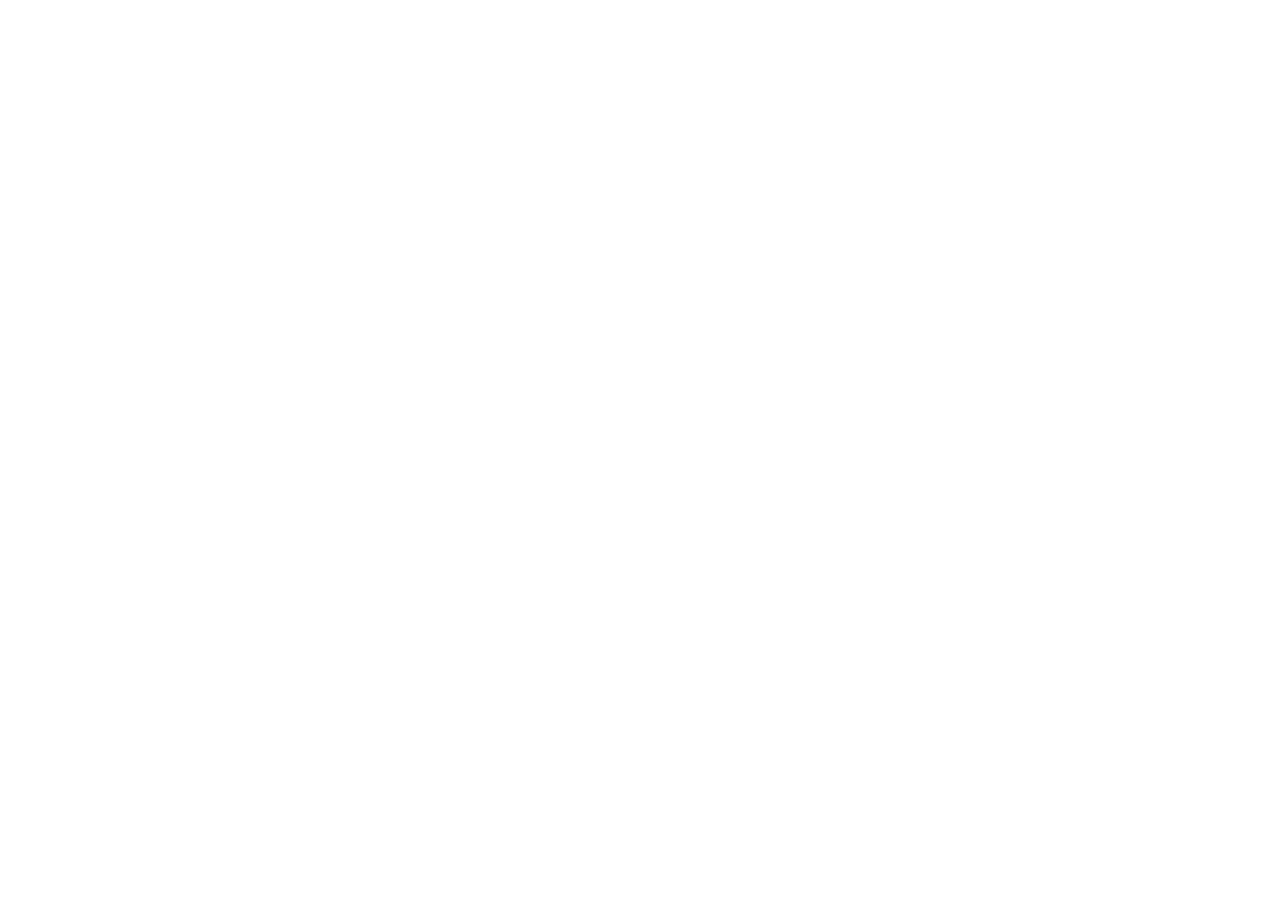
==== about.html @ 0c735da7 "first commit" ====
<html>
<head>
    <meta name="viewport" content="width=device-width, initial-scale=1.0">
    <link rel="stylesheet" href="css/about.css">
    <title>About Cakes</title>
</head>
<body>
    
</body>
</html>
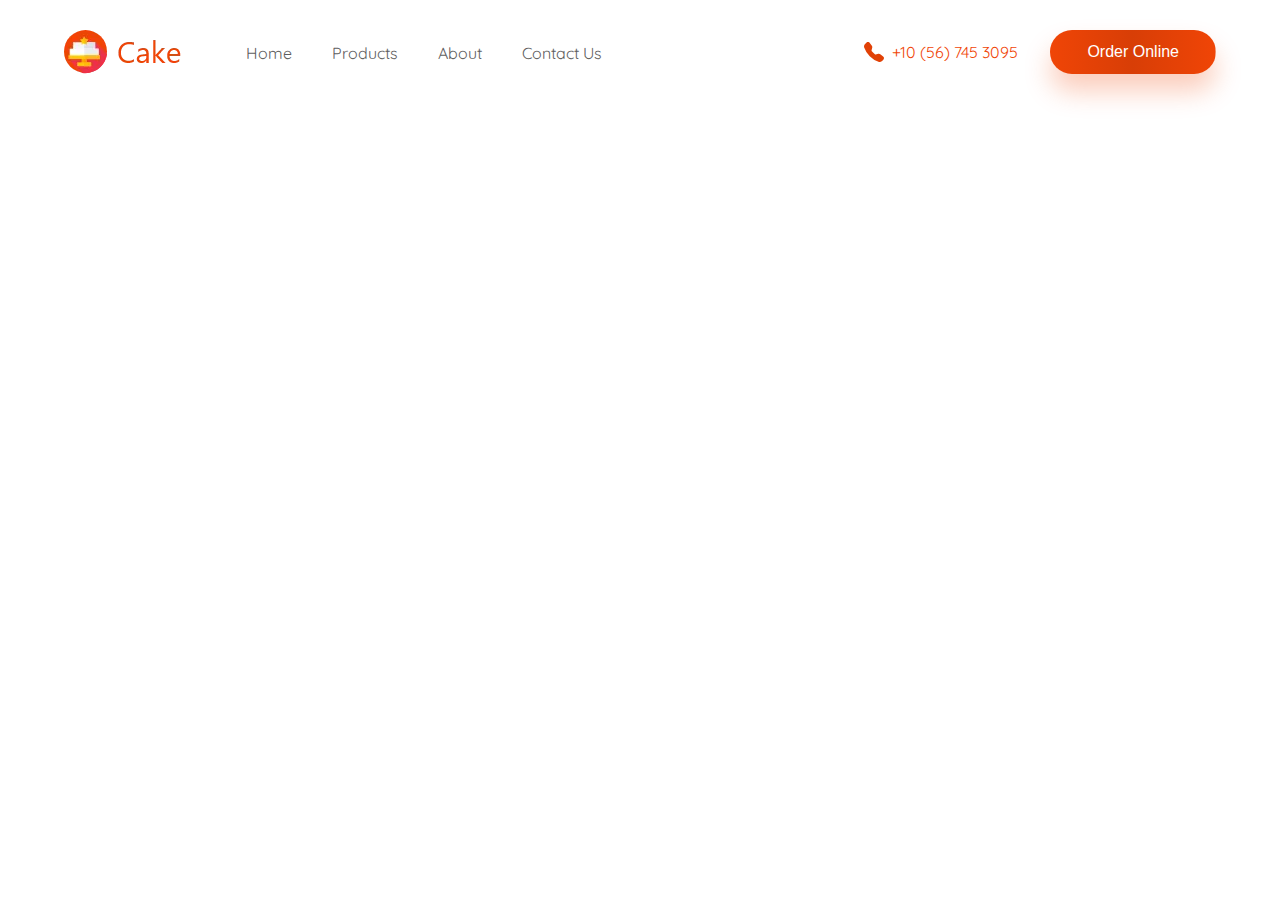
==== commit 2ede121a: "New Changes" ====
--- a/about.html
+++ b/about.html
@@ -2,9 +2,49 @@
 <head>
     <meta name="viewport" content="width=device-width, initial-scale=1.0">
     <link rel="stylesheet" href="css/about.css">
+    <link rel="stylesheet" href="/css/header.css">
+    <link rel="stylesheet" href="/css/index.css">
     <title>About Cakes</title>
 </head>
 <body>
+
+    <!-- Header -->
+
+    <header>
+        <div class="left_wrapper">
+            <!-- Logo -->
+            <div class="logo">
+                <img src="assets/images/logo.png" alt="">
+            </div>
+
+            <!-- Nav Items -->
+            <div class="nav_items">
+                <ul>
+                    <li><a href="/">Home</a></li>
+                    <li><a href="/product.html">Products</a></li>
+                    <li><a href="/about.html">About</a></li>
+                    <li><a href="/contact.html">Contact Us</a></li>
+                </ul>
+            </div>
+
+        </div>
+
+        <!-- Right Side -->
+        <div class="right_wrapper">
+            <!-- Phone Icon -->
+            <div class="icon">
+                <img src="/assets/icons/phone.svg" alt="">
+                <p>+10 (56) 745 3095</p>
+            </div>
+
+            <!-- Btn -->
+            <button>Order Online</button>
+
+        </div>
+
+    </header>
+
+    <!-- Header -->
     
 </body>
 </html>--- a/css/header.css
+++ b/css/header.css
@@ -0,0 +1,102 @@
+li{
+    list-style: none;
+}
+
+h1{
+    font-size: 4rem;
+}
+
+/* Write CSS from here */
+
+header{
+    display: flex;
+    justify-content: space-between;
+    align-items: center;
+    padding: 1rem 4rem;
+    background-color: white;
+    max-width: 1248px;
+    margin: 0 auto;
+    height: 8vh;
+}
+
+header .nav_items ul{
+    display: flex;
+    align-items: center;
+    gap: 2.5rem;
+    margin-top: 2px;
+}
+
+header .nav_items ul li{
+    padding: 22px 0px;
+    position : relative ;
+}
+
+header .nav_items ul li a {
+    text-decoration: none;
+    color: #5E5E5E;
+    transition: color 0.3s ease;
+}
+
+.nav_items ul li:hover a {
+    color: #F04506; 
+}
+
+.nav_items ul li::after {
+    content: "";
+    position: absolute;
+    width: 0;
+    height: 3px;
+    background-color: #F04506; 
+    bottom: -5px; 
+    left: 0;
+    transition: width 0.3s ease;
+}
+
+.nav_items ul li:hover::after {
+    width: 100%; 
+}
+
+header .left_wrapper{
+    display: flex;
+    align-items: center;
+    gap: 4rem;
+}
+
+.right_wrapper{
+    display: flex;
+    gap: 2rem;
+}
+
+.right_wrapper .icon{
+    display: flex;
+    align-items: center;
+    gap: 8px;
+}
+
+.right_wrapper .icon img {
+    width: 20px;
+}
+
+.right_wrapper .icon p{
+    font-size: 16px;
+    color: #F04506;
+}
+
+.right_wrapper button
+{
+    border: none; 
+    padding: 13px 37px;
+    text-transform: capitalize;
+    border-radius: 30px;
+    cursor: pointer;
+    color: #fff;
+    font-size: 1rem;
+    box-shadow: 0px 17px 27px rgba(240, 69, 6, 0.27);
+    z-index: 1;
+    display: inline-block;
+    transition: 0.6s;
+    background-image: linear-gradient(to left, #F04506, #d83e06, #F04506);
+    background-position: right;
+}
+
+
--- a/css/index.css
+++ b/css/index.css
@@ -0,0 +1,18 @@
+@import url('https://fonts.googleapis.com/css2?family=Quicksand:wght@300..700&display=swap');
+
+*{
+    margin: 0;
+    padding: 0;
+}
+
+h1{
+    font-size: 5rem;
+}
+
+body{
+    width: 100%;
+    height: auto;
+    overflow-x: hidden;
+    scroll-behavior: smooth;
+    font-family: "Quicksand", serif;
+}
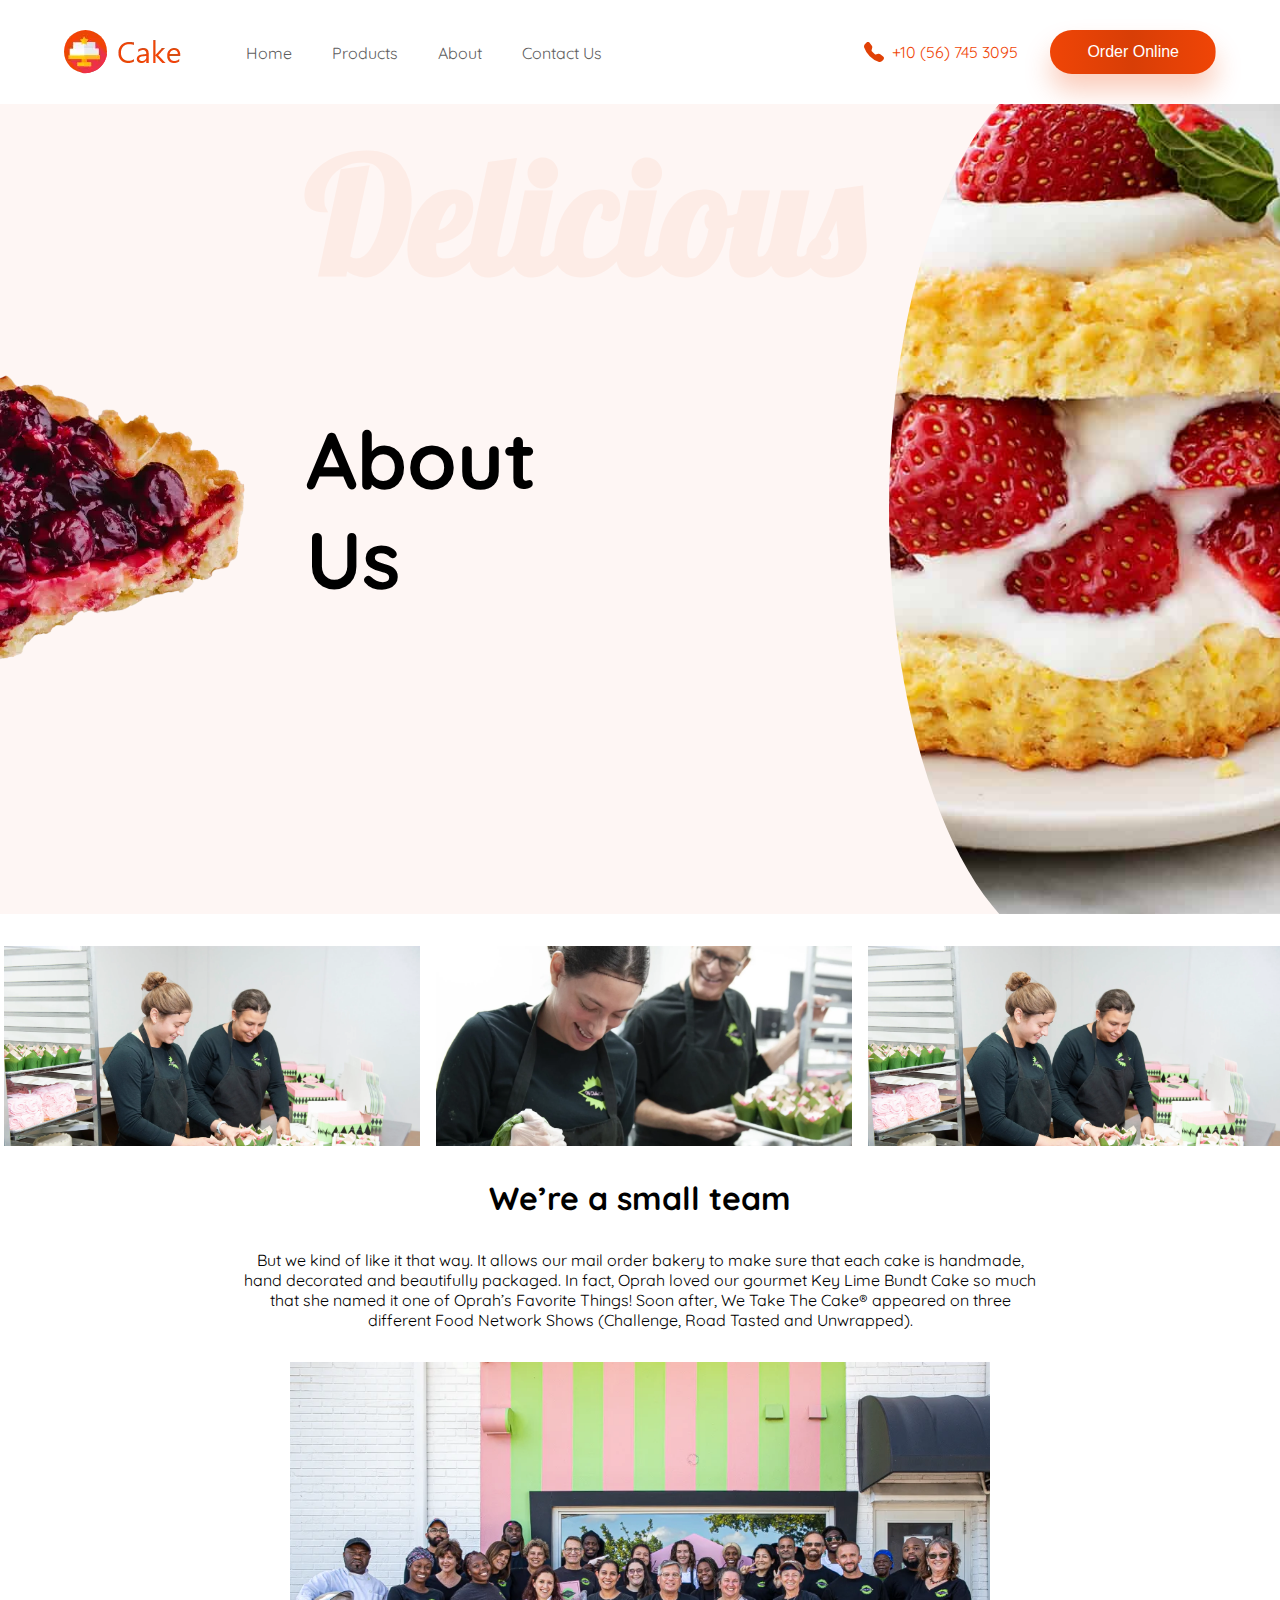
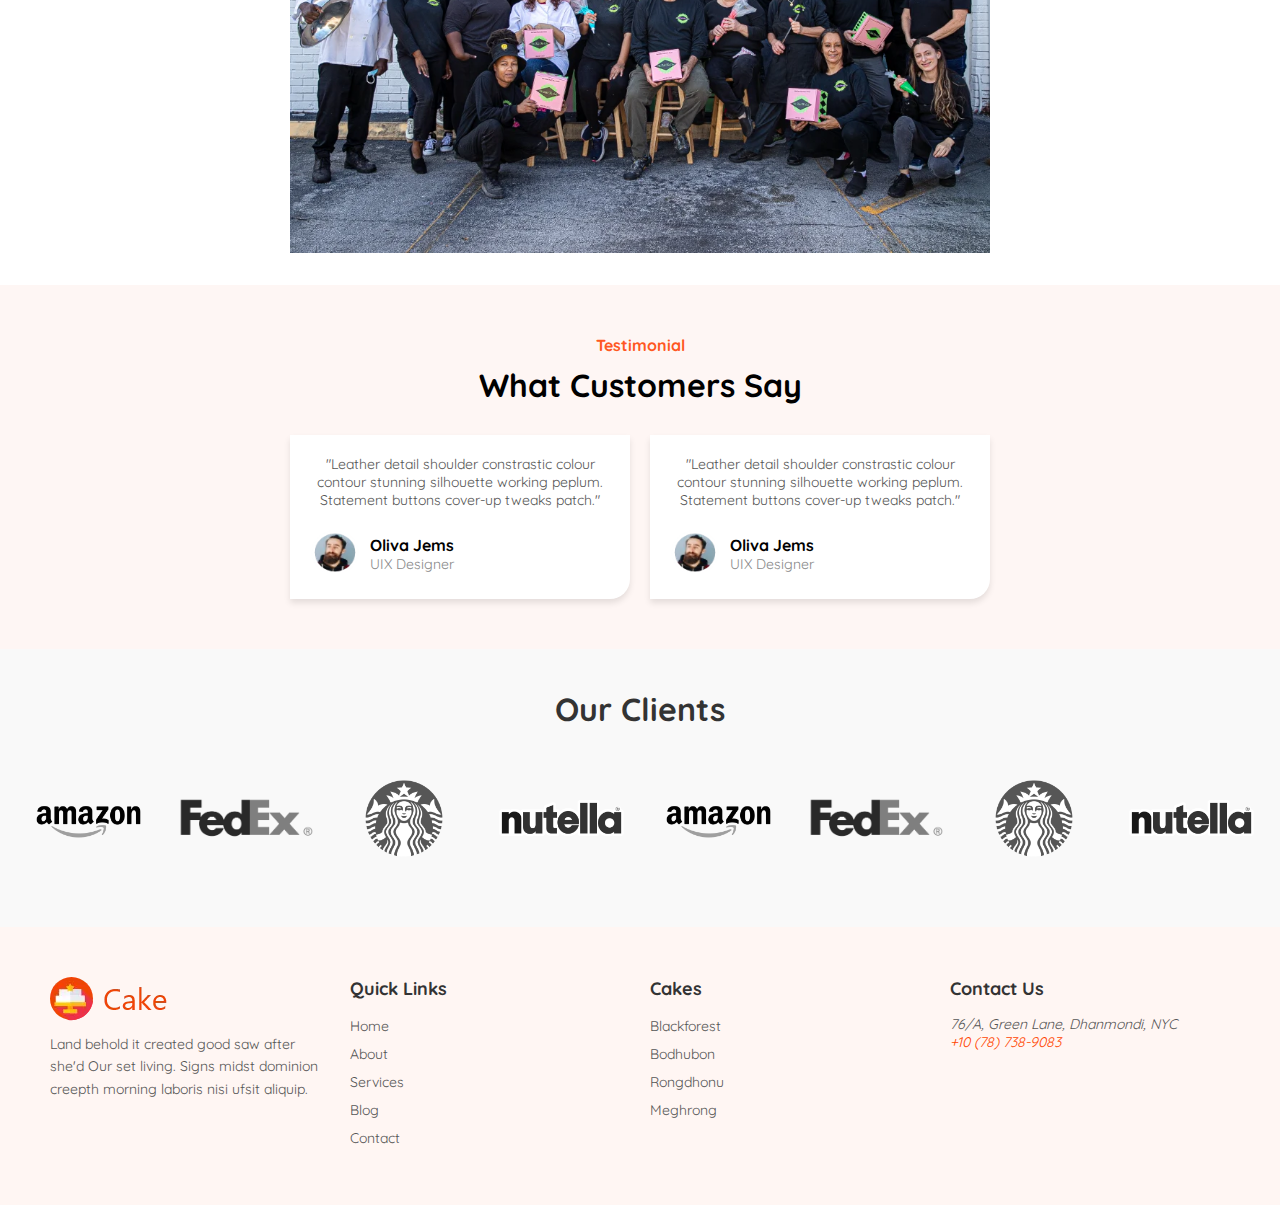
==== commit 11ad5ce4: "Project Complete" ====
--- a/about.html
+++ b/about.html
@@ -4,6 +4,7 @@
     <link rel="stylesheet" href="css/about.css">
     <link rel="stylesheet" href="/css/header.css">
     <link rel="stylesheet" href="/css/index.css">
+    <link rel="stylesheet" href="css/footer.css">
     <title>About Cakes</title>
 </head>
 <body>
@@ -45,6 +46,136 @@
     </header>
 
     <!-- Header -->
+
+    <!-- Main -->
+
+    <main>
+        <section class="hero_section">
+            <div>
+                <img src="/assets/images/hero-shape.png.webp" alt="">
+            </div>
+            <div>
+                <h2 class="animated_text">Delicious</h2>
+                <h1>About <br> Us </h1>
+            </div>
+            <div class="dessert_img">
+            </div>
+        </section>
+
+        <section class="gallery">
+            <div class="gallery-item">
+              <img src="/assets/images/team1.webp" alt="Fruit Tart">
+            </div>
+            <div class="gallery-item">
+              <img src="/assets/images/team2.webp" alt="Cupcakes">
+            </div>
+            <div class="gallery-item">
+              <img src="/assets/images/team3.webp" alt="Cheesecake">
+            </div>
+          </section>
+
+          <!-- team -->
+
+          <section class="team_section">
+            <h1>We’re a small team</h1>
+            <p>But we kind of like it that way. It allows our mail order bakery to make sure that each cake is handmade, hand decorated and beautifully packaged. In fact, Oprah loved our gourmet Key Lime Bundt Cake so much that she named it one of Oprah’s Favorite Things! Soon after, We Take The Cake® appeared on three different Food Network Shows (Challenge, Road Tasted and Unwrapped).</p>
+            <img src="/assets/images/team4.webp" alt="">
+
+          </section>
+
+          <!-- Testimonial -->
+
+          <section class="testimonial-section">
+            <h5 class="section-subtitle">Testimonial</h5>
+            <h2 class="section-title">What Customers Say</h2>
+            <div class="testimonial-slider">
+              <div class="testimonial">
+                <p class="testimonial-text">
+                  "Leather detail shoulder constrastic colour contour stunning silhouette working peplum. Statement buttons cover-up tweaks patch."
+                </p>
+                <div class="author-info">
+                  <img src="/assets/images/testi.png" alt="User" class="author-img">
+                  <div>
+                    <h4 class="author-name">Oliva Jems</h4>
+                    <p class="author-role">UIX Designer</p>
+                  </div>
+                </div>
+              </div>
+              <div class="testimonial">
+                <p class="testimonial-text">
+                  "Leather detail shoulder constrastic colour contour stunning silhouette working peplum. Statement buttons cover-up tweaks patch."
+                </p>
+                <div class="author-info">
+                  <img src="/assets/images/testi.png" alt="User" class="author-img">
+                  <div>
+                    <h4 class="author-name">Oliva Jems</h4>
+                    <p class="author-role">UIX Designer</p>
+                  </div>
+                </div>
+              </div>
+            </div>
+          </section>
+
+          <!-- Brands Section -->
+          <section class="our-clients">
+            <h2>Our Clients</h2>
+            <div class="clients-grid">
+              <div class="client-logo"><img src="assets/images/brand1.webp" alt="Client 1"></div>
+              <div class="client-logo"><img src="assets/images/brand2.png" alt="Client 2"></div>
+              <div class="client-logo"><img src="assets/images/brand3.png" alt="Client 3"></div>
+              <div class="client-logo"><img src="assets/images/brand4.webp" alt="Client 4"></div>
+              <div class="client-logo"><img src="assets/images/brand1.webp" alt="Client 1"></div>
+              <div class="client-logo"><img src="assets/images/brand2.png" alt="Client 2"></div>
+              <div class="client-logo"><img src="assets/images/brand3.png" alt="Client 3"></div>
+              <div class="client-logo"><img src="assets/images/brand4.webp" alt="Client 4"></div>
+            </div>
+          </section>
+
+    </main>
+
+    <!-- Footer -->
+
+    <footer class="footer">
+        <div class="container">
+          <div class="footer-column">
+            <div class="brand">
+              <img src="assets/images/logo.png" alt="Cake Logo" class="logo" />
+            </div>
+            <p>
+              Land behold it created good saw after she'd Our set living. Signs midst dominion creepth morning laboris nisi ufsit aliquip.
+            </p>
+            <div class="social-links">
+              <img src="" alt="">
+            </div>
+          </div>
+          <div class="footer-column">
+            <h4>Quick Links</h4>
+            <ul>
+              <li><a href="#">Home</a></li>
+              <li><a href="#">About</a></li>
+              <li><a href="#">Services</a></li>
+              <li><a href="#">Blog</a></li>
+              <li><a href="#">Contact</a></li>
+            </ul>
+          </div>
+          <div class="footer-column">
+            <h4>Cakes</h4>
+            <ul>
+              <li><a href="#">Blackforest</a></li>
+              <li><a href="#">Bodhubon</a></li>
+              <li><a href="#">Rongdhonu</a></li>
+              <li><a href="#">Meghrong</a></li>
+            </ul>
+          </div>
+          <div class="footer-column">
+            <h4>Contact Us</h4>
+            <address>
+              76/A, Green Lane, Dhanmondi, NYC<br />
+              <a href="tel:+10787389083">+10 (78) 738-9083</a>
+            </address>
+          </div>
+        </div>
+      </footer>
     
 </body>
 </html>--- a/css/about.css
+++ b/css/about.css
@@ -0,0 +1,208 @@
+
+.hero_section{
+    width: 100%;
+    height: 90vh;
+    background-color: #FEF6F4;
+    display: flex;
+    align-items: center;
+    overflow: hidden;
+    position: relative;
+}
+
+.hero_section .dessert_img{
+    width: 400px;
+    height: 100vh;
+    background : #4e413d;
+    margin-left: 22rem;
+    border-radius: 100% 0px 0px 100%;
+    background-image: url("/assets/images/hero-dessert.jpg");
+    background-position: center;
+    background-size: cover;
+}
+
+.hero_section h1{
+    position: relative;
+    z-index: 2;
+}
+
+.animated_text{
+    position: absolute;
+    font-family: "Lobster", serif;
+    top: 10px;
+    color : #FDECE6;
+    font-size: 10rem;
+}
+
+.gallery {
+    display: grid;
+    grid-template-columns: repeat(auto-fit, minmax(200px, 1fr));
+    width: 100%;
+    max-width: 1280px;
+    overflow: hidden;
+    gap: 1rem;
+    height: 200px;
+    margin: 2rem 4px;
+  }
+  
+  .gallery-item {
+    overflow: hidden;
+  }
+  
+  .gallery-item img {
+    width: 100%;
+    height: auto;
+    display: block;
+    object-fit: cover;
+    transition: transform 0.3s ease;
+  }
+  
+  .gallery-item img:hover {
+    transform: scale(1.05);
+  }
+
+  .team_section{
+    display: flex;
+    width: 100%;
+    height: auto;
+    justify-content: center;
+    align-items: center;
+    gap: 2rem;
+    flex-direction: column;
+  }
+
+  .team_section h1{
+    font-size: 2rem;
+  }
+
+  .team_section p{
+    text-align: center;
+    max-width: 800px;
+  }
+
+  .team_section img{
+    max-width: 700px;
+  }
+
+  .testimonial-section {
+    padding: 50px 20px;
+    text-align: center;
+    background-color: #FEF6F4;
+    margin-top: 2rem;
+  }
+  
+  .section-subtitle {
+    color: #ff5722;
+    font-size: 16px;
+    margin-bottom: 10px;
+  }
+  
+  .section-title {
+    font-size: 32px;
+    font-weight: bold;
+    margin-bottom: 30px;
+  }
+  
+  .testimonial-slider {
+    display: flex;
+    align-items: center;
+    justify-content: center;
+    gap: 20px;
+    max-width: 1200px;
+    margin: 0 auto;
+  }
+  
+  .testimonial {
+    background: #fff;
+    padding: 20px;
+    border-radius: 0px 0px 20px 0px;
+    box-shadow: 0 4px 6px rgba(0, 0, 0, 0.1);
+    max-width: 300px;
+  }
+  
+  .testimonial-text {
+    font-size: 14px;
+    color: #555;
+    margin-bottom: 20px;
+  }
+  
+  .author-info {
+    display: flex;
+    align-items: center;
+    gap: 10px;
+  }
+  
+  .author-img {
+    width: 50px;
+    height: 50px;
+    border-radius: 50%;
+  }
+  
+  .author-name {
+    font-size: 16px;
+    font-weight: bold;
+  }
+  
+  .author-role {
+    font-size: 14px;
+    color: #888;
+  }
+  
+  .slider-arrow {
+    background: none;
+    border: none;
+    font-size: 24px;
+    color: #ff5722;
+    cursor: pointer;
+  }
+  
+  .slider-arrow:focus {
+    outline: none;
+  }
+  
+  /* Responsive Design */
+  @media (max-width: 768px) {
+    .testimonial-slider {
+      flex-direction: column;
+      gap: 10px;
+    }
+  
+    .slider-arrow {
+      display: none;
+    }
+  
+    .testimonial {
+      max-width: 100%;
+    }
+  }
+
+
+  .our-clients {
+    text-align: center;
+    padding: 40px 20px;
+    background-color: #f9f9f9;
+  }
+  
+  .our-clients h2 {
+    font-size: 2rem;
+    color: #333;
+    margin-bottom: 20px;
+  }
+  
+  .clients-grid {
+    display: grid;
+    grid-template-columns: repeat(auto-fit, minmax(120px, 1fr));
+    gap: 20px;
+    justify-items: center;
+    align-items: center;
+  }
+  
+  .client-logo img {
+    max-width: 100%;
+    height: auto;
+    filter: grayscale(100%);
+    transition: filter 0.3s ease-in-out;
+  }
+  
+  .client-logo img:hover {
+    filter: grayscale(0%);
+  }--- a/css/index.css
+++ b/css/index.css
@@ -1,4 +1,6 @@
 @import url('https://fonts.googleapis.com/css2?family=Quicksand:wght@300..700&display=swap');
+@import url('https://fonts.googleapis.com/css2?family=Lobster&display=swap');
+
 
 *{
     margin: 0;
--- a/css/footer.css
+++ b/css/footer.css
@@ -0,0 +1,85 @@
+  .footer {
+    background-color: #fff6f3;
+    padding: 40px 20px;
+  }
+  
+  .container {
+    display: flex;
+    flex-wrap: wrap;
+    justify-content: space-between;
+    max-width: 1200px;
+    margin: 0 auto;
+  }
+  
+  .footer-column {
+    flex: 1 1 calc(25% - 20px);
+    margin: 10px;
+    min-width: 200px;
+  }
+  
+  .brand {
+    display: flex;
+    align-items: center;
+    gap: 10px;
+  }
+
+  
+  .footer-column h4 {
+    font-size: 18px;
+    margin-bottom: 15px;
+    color: #333;
+  }
+  
+  .footer-column p {
+    font-size: 14px;
+    line-height: 1.6;
+    color: #555;
+    margin-top: 12px;
+  }
+  
+  .footer-column ul {
+    list-style: none;
+    padding: 0;
+  }
+  
+  .footer-column ul li {
+    margin-bottom: 8px;
+  }
+  
+  .footer-column ul li a {
+    text-decoration: none;
+    color: #555;
+    font-size: 14px;
+  }
+  
+  .footer-column ul li a:hover {
+    color: #ff4500;
+  }
+  
+  
+  address {
+    font-size: 14px;
+    color: #555;
+  }
+  
+  address a {
+    color: #ff4500;
+    text-decoration: none;
+  }
+  
+  address a:hover {
+    text-decoration: underline;
+  }
+  
+  /* Responsive Design */
+  @media (max-width: 768px) {
+    .footer-column {
+      flex: 1 1 100%;
+      text-align: center;
+    }
+  
+    .social-links {
+      justify-content: center;
+    }
+  }
+  